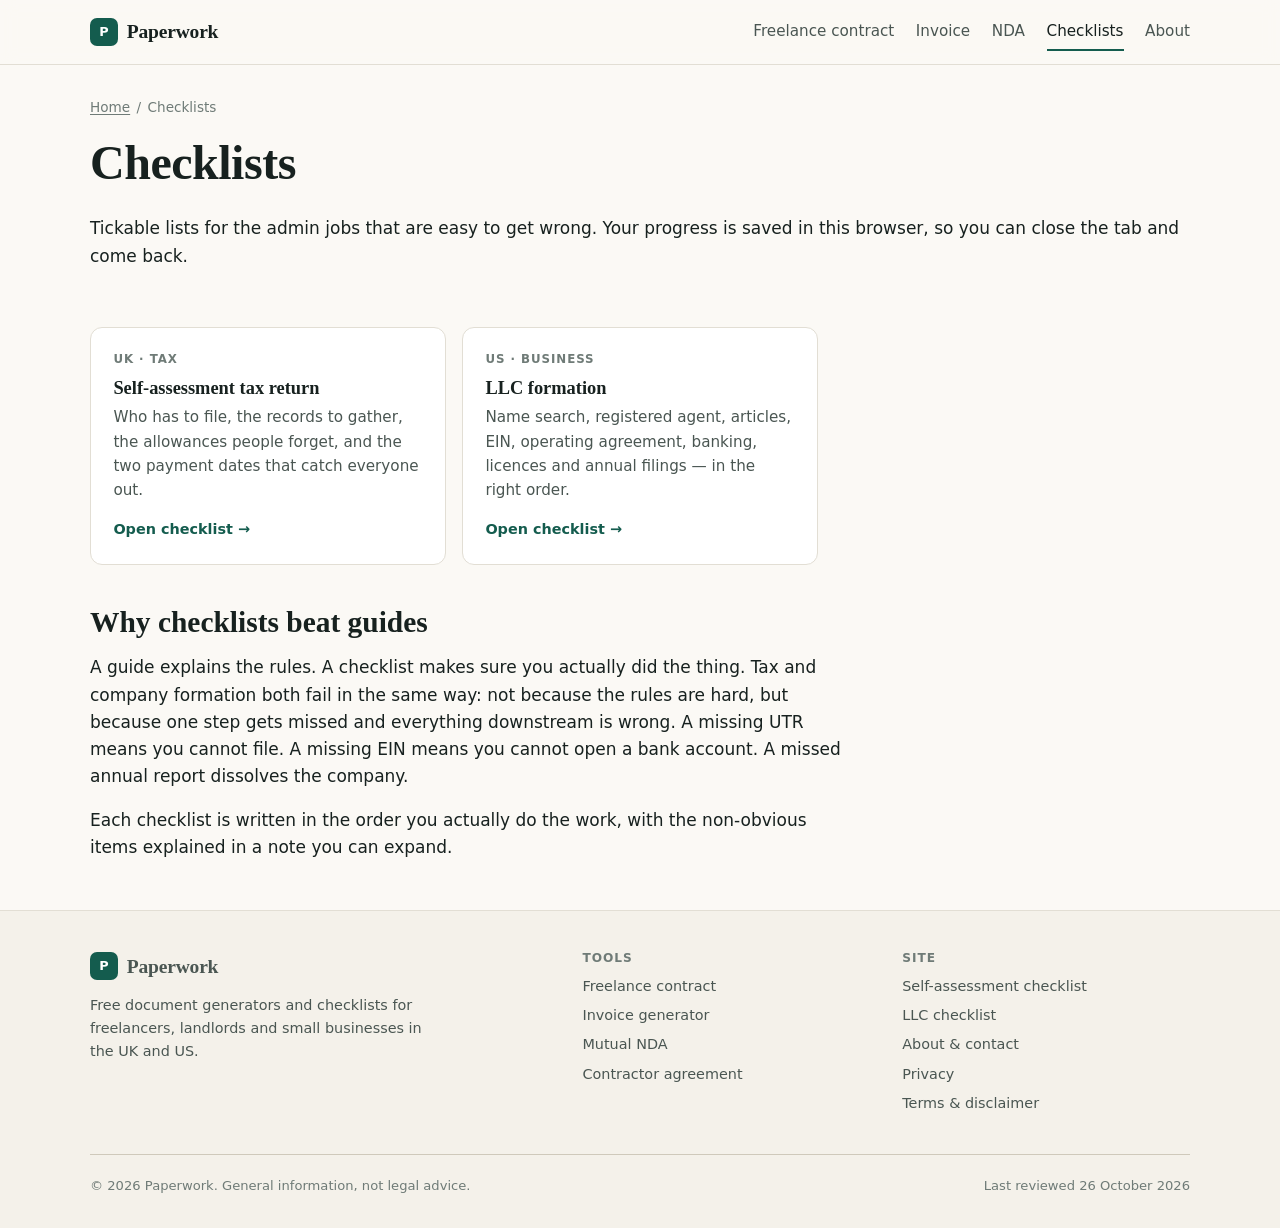
==== checklists/index.html @ 9d4b74a8 "Paperwork: static document generators and checklists" ====
<!DOCTYPE html>
<html lang="en">
<head>
<meta charset="utf-8">
<meta name="viewport" content="width=device-width, initial-scale=1">
<title>Document &amp; Admin Checklists — UK and US | Paperwork</title>
<meta name="description" content="Tickable checklists for the admin jobs that matter: UK self-assessment tax returns and US LLC formation. Progress saves in your browser.">
<link rel="canonical" href="https://YOUR-DOMAIN.com/checklists/">
<meta name="robots" content="index, follow">
<meta name="theme-color" content="#145c4e">
<meta property="og:type" content="website">
<meta property="og:title" content="Document &amp; Admin Checklists">
<meta property="og:description" content="UK self-assessment and US LLC formation, step by step.">
<meta property="og:url" content="https://YOUR-DOMAIN.com/checklists/">
<link rel="icon" href="data:image/svg+xml,%3Csvg xmlns='http://www.w3.org/2000/svg' viewBox='0 0 32 32'%3E%3Crect width='32' height='32' rx='7' fill='%23145c4e'/%3E%3Cpath d='M10 8h9l5 5v11H10z' fill='none' stroke='%23fff' stroke-width='2'/%3E%3Cpath d='M13 18h7M13 21h5' stroke='%23fff' stroke-width='2'/%3E%3C/svg%3E">
<link rel="stylesheet" href="../assets/styles.css">
<script type="application/ld+json">
{
  "@context": "https://schema.org",
  "@type": "CollectionPage",
  "name": "Checklists",
  "url": "https://YOUR-DOMAIN.com/checklists/",
  "description": "Tickable checklists for UK and US admin tasks.",
  "hasPart": [
    { "@type": "WebPage", "name": "Self-assessment tax return checklist", "url": "https://YOUR-DOMAIN.com/checklists/self-assessment.html" },
    { "@type": "WebPage", "name": "US LLC formation checklist", "url": "https://YOUR-DOMAIN.com/checklists/llc-formation.html" }
  ]
}
</script>
</head>
<body>
<a class="skip" href="#main">Skip to content</a>

<header class="site-header">
  <div class="wrap header-inner">
    <a class="brand" href="../"><span class="brand-mark" aria-hidden="true">P</span>Paperwork</a>
    <button class="menu-btn" data-menu aria-expanded="false" aria-controls="site-nav">Menu
      <svg width="12" height="12" viewBox="0 0 12 12" aria-hidden="true"><path d="M1 3h10M1 6h10M1 9h10" stroke="currentColor" stroke-width="1.6" fill="none"/></svg>
    </button>
    <nav id="site-nav" aria-label="Main">
      <a href="../tools/freelance-contract.html">Freelance contract</a>
      <a href="../tools/invoice.html">Invoice</a>
      <a href="../tools/nda.html">NDA</a>
      <a href="./" aria-current="page">Checklists</a>
      <a href="../about.html">About</a>
    </nav>
  </div>
</header>

<main id="main">
  <div class="wrap">
    <div class="page-head">
      <nav class="breadcrumbs" aria-label="Breadcrumb"><a href="../">Home</a><span>/</span>Checklists</nav>
      <h1>Checklists</h1>
      <p class="lede">Tickable lists for the admin jobs that are easy to get wrong. Your progress is saved in this browser, so you can close the tab and come back.</p>
    </div>

    <ul class="card-grid">
      <li>
        <a class="card" href="self-assessment.html">
          <span class="card-tag">UK · Tax</span>
          <h3>Self-assessment tax return</h3>
          <p>Who has to file, the records to gather, the allowances people forget, and the two payment dates that catch everyone out.</p>
          <span class="card-cta">Open checklist →</span>
        </a>
      </li>
      <li>
        <a class="card" href="llc-formation.html">
          <span class="card-tag">US · Business</span>
          <h3>LLC formation</h3>
          <p>Name search, registered agent, articles, EIN, operating agreement, banking, licences and annual filings — in the right order.</p>
          <span class="card-cta">Open checklist →</span>
        </a>
      </li>
    </ul>

    <div class="prose" style="margin-top:2.5rem">
      <h2>Why checklists beat guides</h2>
      <p>A guide explains the rules. A checklist makes sure you actually did the thing. Tax and company formation both fail in the same way: not because the rules are hard, but because one step gets missed and everything downstream is wrong. A missing UTR means you cannot file. A missing EIN means you cannot open a bank account. A missed annual report dissolves the company.</p>
      <p>Each checklist is written in the order you actually do the work, with the non-obvious items explained in a note you can expand.</p>
    </div>

    <aside class="ad-slot" data-slot="top" aria-label="Advertisement"></aside>
  </div>
</main>

<footer class="site-footer">
  <div class="wrap">
    <div class="footer-grid">
      <div>
        <a class="brand" href="../"><span class="brand-mark" aria-hidden="true">P</span>Paperwork</a>
        <p class="small" style="margin-top:.75rem;max-width:38ch">Free document generators and checklists for freelancers, landlords and small businesses in the UK and US.</p>
      </div>
      <div>
        <h2>Tools</h2>
        <ul>
          <li><a href="../tools/freelance-contract.html">Freelance contract</a></li>
          <li><a href="../tools/invoice.html">Invoice generator</a></li>
          <li><a href="../tools/nda.html">Mutual NDA</a></li>
          <li><a href="../tools/contractor-agreement.html">Contractor agreement</a></li>
        </ul>
      </div>
      <div>
        <h2>Site</h2>
        <ul>
          <li><a href="self-assessment.html">Self-assessment checklist</a></li>
          <li><a href="llc-formation.html">LLC checklist</a></li>
          <li><a href="../about.html">About &amp; contact</a></li>
          <li><a href="../privacy.html">Privacy</a></li>
          <li><a href="../terms.html">Terms &amp; disclaimer</a></li>
        </ul>
      </div>
    </div>
    <div class="footer-bottom">
      <span>© <span id="year">2026</span> Paperwork. General information, not legal advice.</span>
      <span>Last reviewed <span data-updated>26 October 2026</span></span>
    </div>
  </div>
</footer>

<div id="consent" hidden>
  <p><strong>Cookies and ads.</strong> This site uses advertising cookies to keep the generators free. You can decline and still use every tool.</p>
  <div class="row">
    <button class="btn btn-sm" id="consent-accept">Accept ads</button>
    <button class="btn btn-sm btn-ghost" id="consent-decline">Decline</button>
    <a class="btn btn-sm btn-ghost" href="../privacy.html">Privacy</a>
  </div>
</div>

<script src="../assets/data.js"></script>
<script src="../assets/app.js"></script>
</body>
</html>
---- assets/styles.css ----
/* ==========================================================================
   Paperwork - stylesheet
   No framework, no build step. Edit variables below to rebrand.
   ========================================================================== */

:root {
  --ink: #17211f;
  --ink-soft: #4a5652;
  --ink-mute: #6f7b77;
  --paper: #fbf9f5;
  --card: #ffffff;
  --line: #e2ded4;
  --line-strong: #cfc9bb;
  --accent: #145c4e;
  --accent-dark: #0f473c;
  --accent-soft: #e8f2ef;
  --warn: #a3341c;
  --warn-soft: #fdeeea;
  --radius: 12px;
  --shadow: 0 1px 2px rgba(23, 33, 31, .05), 0 8px 24px rgba(23, 33, 31, .05);
  --serif: "Iowan Old Style", "Palatino Linotype", Palatino, Georgia, "Times New Roman", serif;
  --sans: system-ui, -apple-system, "Segoe UI", Roboto, Helvetica, Arial, sans-serif;
  --mono: ui-monospace, SFMono-Regular, Menlo, Consolas, monospace;
  --wrap: 1140px;
}

*, *::before, *::after { box-sizing: border-box; }

html { -webkit-text-size-adjust: 100%; scroll-behavior: smooth; }

body {
  margin: 0;
  background: var(--paper);
  color: var(--ink);
  font-family: var(--sans);
  font-size: 17px;
  line-height: 1.6;
  -webkit-font-smoothing: antialiased;
}

h1, h2, h3 { font-family: var(--serif); font-weight: 600; line-height: 1.18; margin: 0 0 .5em; }
h1 { font-size: clamp(2rem, 1.4rem + 2.4vw, 3rem); letter-spacing: -.01em; }
h2 { font-size: clamp(1.4rem, 1.2rem + .8vw, 1.85rem); }
h3 { font-size: 1.15rem; }
p { margin: 0 0 1em; }
a { color: var(--accent-dark); text-underline-offset: .18em; }
a:hover { color: var(--ink); }
img { max-width: 100%; height: auto; }
hr { border: 0; border-top: 1px solid var(--line); margin: 2.5rem 0; }

.wrap { width: 100%; max-width: var(--wrap); margin: 0 auto; padding: 0 1.25rem; }
.narrow { max-width: 760px; }
.center { text-align: center; }
.small { font-size: .9rem; }
.muted { color: var(--ink-mute); }
.nowrap { white-space: nowrap; }

.skip {
  position: absolute; left: -9999px; top: 0; z-index: 100;
  background: var(--ink); color: #fff; padding: .75rem 1rem;
}
.skip:focus { left: 1rem; top: 1rem; }

/* ------------------------------- header -------------------------------- */

.site-header {
  position: sticky; top: 0; z-index: 40;
  background: rgba(251, 249, 245, .92);
  backdrop-filter: saturate(140%) blur(8px);
  border-bottom: 1px solid var(--line);
}
.header-inner {
  display: flex; align-items: center; gap: 1rem;
  justify-content: space-between; min-height: 64px;
}
.brand {
  display: inline-flex; align-items: center; gap: .55rem;
  font-family: var(--serif); font-size: 1.22rem; font-weight: 600;
  color: var(--ink); text-decoration: none; letter-spacing: -.01em;
}
.brand-mark {
  width: 28px; height: 28px; flex: 0 0 28px;
  border-radius: 7px; background: var(--accent); color: #fff;
  display: grid; place-items: center; font-family: var(--sans);
  font-size: .8rem; font-weight: 700; letter-spacing: .02em;
}
#site-nav { display: flex; align-items: center; gap: 1.35rem; }
#site-nav a {
  color: var(--ink-soft); text-decoration: none; font-size: .95rem;
  padding: .35rem 0; border-bottom: 2px solid transparent;
}
#site-nav a:hover, #site-nav a[aria-current="page"] { color: var(--ink); border-bottom-color: var(--accent); }
.menu-btn { display: none; }

@media (max-width: 720px) {
  .menu-btn {
    display: inline-flex; align-items: center; gap: .4rem;
    background: none; border: 1px solid var(--line-strong); border-radius: 8px;
    padding: .45rem .7rem; font: inherit; font-size: .9rem; color: var(--ink);
  }
  #site-nav {
    display: none; position: absolute; left: 0; right: 0; top: 100%;
    flex-direction: column; align-items: stretch; gap: 0;
    background: var(--card); border-bottom: 1px solid var(--line);
    padding: .5rem 1.25rem 1rem;
  }
  #site-nav.open { display: flex; }
  #site-nav a { padding: .75rem 0; border-bottom: 1px solid var(--line); }
}

/* -------------------------------- hero --------------------------------- */

.hero { padding: clamp(2.5rem, 6vw, 4.5rem) 0 2.5rem; }
.hero h1 { max-width: 20ch; }
.hero .lede { font-size: clamp(1.05rem, 1rem + .4vw, 1.25rem); color: var(--ink-soft); max-width: 58ch; }
.eyebrow {
  display: inline-block; font-size: .78rem; font-weight: 600;
  text-transform: uppercase; letter-spacing: .09em; color: var(--accent);
  background: var(--accent-soft); border-radius: 999px; padding: .28rem .7rem;
  margin-bottom: 1rem;
}
.hero-actions { display: flex; flex-wrap: wrap; gap: .75rem; margin-top: 1.75rem; }
.trust {
  display: flex; flex-wrap: wrap; gap: .5rem 1.4rem;
  margin: 1.75rem 0 0; padding: 0; list-style: none;
  font-size: .9rem; color: var(--ink-mute);
}
.trust li { display: flex; align-items: center; gap: .4rem; }
.trust svg { flex: 0 0 auto; color: var(--accent); }

/* ------------------------------- buttons -------------------------------- */

.btn {
  display: inline-flex; align-items: center; justify-content: center; gap: .45rem;
  padding: .7rem 1.15rem; border-radius: 9px; border: 1px solid transparent;
  background: var(--accent); color: #fff; font: inherit; font-size: .95rem;
  font-weight: 600; text-decoration: none; cursor: pointer;
  transition: background .15s ease, transform .06s ease, border-color .15s ease;
}
.btn:hover { background: var(--accent-dark); color: #fff; }
.btn:active { transform: translateY(1px); }
.btn-ghost {
  background: transparent; color: var(--ink); border-color: var(--line-strong);
}
.btn-ghost:hover { background: var(--card); border-color: var(--ink-soft); color: var(--ink); }
.btn-sm { padding: .45rem .8rem; font-size: .87rem; }
.btn-block { width: 100%; }

.icon-btn {
  background: none; border: 1px solid var(--line); border-radius: 7px;
  width: 34px; height: 34px; flex: 0 0 34px; line-height: 1;
  font-size: 1.15rem; color: var(--ink-mute); cursor: pointer;
}
.icon-btn:hover { color: var(--warn); border-color: var(--warn); }

:focus-visible { outline: 2px solid var(--accent); outline-offset: 2px; }

/* -------------------------------- cards -------------------------------- */

.card-grid {
  display: grid; gap: 1rem;
  grid-template-columns: repeat(auto-fill, minmax(270px, 1fr));
  margin: 1.5rem 0 0; padding: 0; list-style: none;
}
.card {
  position: relative; display: flex; flex-direction: column;
  background: var(--card); border: 1px solid var(--line);
  border-radius: var(--radius); padding: 1.4rem;
  text-decoration: none; color: inherit;
  transition: border-color .15s ease, box-shadow .15s ease, transform .15s ease;
}
.card:hover {
  border-color: var(--line-strong); box-shadow: var(--shadow);
  transform: translateY(-2px); color: inherit;
}
.card h3 { margin-bottom: .35rem; }
.card p { color: var(--ink-soft); font-size: .95rem; margin-bottom: 1rem; }
.card .card-tag {
  font-size: .74rem; text-transform: uppercase; letter-spacing: .08em;
  color: var(--ink-mute); margin-bottom: .55rem; font-weight: 600;
}
.card .card-cta { margin-top: auto; font-size: .9rem; font-weight: 600; color: var(--accent); }

/* -------------------------------- layout -------------------------------- */

section { padding: 2rem 0; }
.section-head { max-width: 62ch; margin-bottom: 1.25rem; }
.section-head p { color: var(--ink-soft); }

.split { display: grid; gap: 2rem; grid-template-columns: 1fr 1fr; }
@media (max-width: 820px) { .split { grid-template-columns: 1fr; } }

.page-head { padding: 2rem 0 1rem; }
.breadcrumbs { font-size: .85rem; color: var(--ink-mute); margin-bottom: 1rem; }
.breadcrumbs a { color: var(--ink-mute); }
.breadcrumbs span { margin: 0 .4rem; }

.toolbar {
  display: flex; flex-wrap: wrap; gap: .5rem .75rem; align-items: center;
  margin: 1rem 0 1.75rem; font-size: .85rem; color: var(--ink-mute);
}
.badge {
  display: inline-flex; align-items: center; gap: .35rem;
  background: var(--card); border: 1px solid var(--line);
  border-radius: 999px; padding: .25rem .65rem; font-size: .8rem;
}
.dot { width: 6px; height: 6px; border-radius: 50%; background: var(--accent); }
#save-status {
  opacity: 0; transition: opacity .2s ease; color: var(--accent);
  font-size: .8rem; font-weight: 600;
}
#save-status.on { opacity: 1; }

/* ------------------------------- the tool ------------------------------- */

.workspace {
  display: grid; gap: 1.5rem;
  grid-template-columns: minmax(0, 400px) minmax(0, 1fr);
  align-items: start;
}
@media (max-width: 940px) { .workspace { grid-template-columns: 1fr; } }

.panel {
  background: var(--card); border: 1px solid var(--line);
  border-radius: var(--radius); padding: 1.25rem;
}
@media (min-width: 941px) {
  .form-panel { position: sticky; top: 84px; max-height: calc(100vh - 104px); overflow: auto; }
}

fieldset { border: 0; padding: 0; margin: 0 0 1.4rem; }
fieldset:last-of-type { margin-bottom: .5rem; }
legend {
  font-family: var(--serif); font-size: 1.02rem; font-weight: 600;
  padding: 0; margin-bottom: .7rem; color: var(--ink);
}
.grid { display: grid; grid-template-columns: 1fr 1fr; gap: .85rem; }
.field.full { grid-column: 1 / -1; }
@media (max-width: 420px) { .grid { grid-template-columns: 1fr; } }

.label {
  display: block; font-size: .82rem; font-weight: 600;
  letter-spacing: .01em; color: var(--ink-soft); margin-bottom: .3rem;
}
.req { color: var(--warn); }
input[type="text"], input[type="email"], input[type="number"], input[type="date"],
select, textarea {
  width: 100%; font: inherit; font-size: .92rem; color: var(--ink);
  background: #fff; border: 1px solid var(--line-strong); border-radius: 8px;
  padding: .5rem .6rem; transition: border-color .12s ease, box-shadow .12s ease;
}
textarea { resize: vertical; min-height: 2.6rem; line-height: 1.5; }
input:focus, select:focus, textarea:focus {
  outline: none; border-color: var(--accent);
  box-shadow: 0 0 0 3px rgba(20, 92, 78, .13);
}
.help { font-size: .78rem; color: var(--ink-mute); margin: .3rem 0 0; line-height: 1.45; }
.field.invalid input, .field.invalid textarea, .field.invalid select { border-color: var(--warn); background: var(--warn-soft); }
.field.invalid .label { color: var(--warn); }

.form-actions { display: flex; gap: .6rem; flex-wrap: wrap; margin-top: 1.1rem; }
.form-actions .btn { flex: 1 1 auto; }

/* line items */
.items { border: 1px solid var(--line); border-radius: 9px; padding: .6rem; background: var(--paper); }
.item-head, .item-row {
  display: grid; grid-template-columns: 1fr 64px 88px 34px;
  gap: .4rem; align-items: center;
}
.item-head {
  font-size: .72rem; text-transform: uppercase; letter-spacing: .06em;
  color: var(--ink-mute); padding: 0 .1rem .35rem;
}
.item-row { margin-bottom: .4rem; }
.item-row input { padding: .4rem .45rem; font-size: .86rem; }
.items > .btn { margin-top: .35rem; }
@media (max-width: 520px) {
  .item-head { display: none; }
  .item-row { grid-template-columns: 1fr 1fr 34px; }
  .item-row input[data-item="desc"] { grid-column: 1 / -1; }
}

/* ------------------------------ preview -------------------------------- */

.preview-panel { padding: 0; overflow: hidden; }
.preview-bar {
  display: flex; flex-wrap: wrap; gap: .5rem; align-items: center;
  padding: .7rem .9rem; border-bottom: 1px solid var(--line);
  background: var(--paper); position: sticky; top: 64px; z-index: 5;
}
.preview-bar .spacer { flex: 1; }
.preview-bar .btn { padding: .4rem .7rem; font-size: .84rem; }
.preview-hint { font-size: .78rem; color: var(--ink-mute); width: 100%; margin: 0; }

.paper {
  padding: clamp(1.4rem, 4vw, 2.8rem);
  background: #fff;
  font-family: var(--serif);
  font-size: .96rem;
  line-height: 1.62;
  color: #14181a;
  counter-reset: clause;
  overflow-wrap: break-word;
}
.paper h1 { font-size: 1.6rem; margin-bottom: .4rem; }
.paper h2 {
  font-family: var(--sans); font-size: .78rem; font-weight: 700;
  text-transform: uppercase; letter-spacing: .09em; color: #2c3a37;
  margin: 1.6rem 0 .45rem; counter-increment: clause;
}
.paper h2::before { content: counter(clause) ". "; color: var(--accent); }
.paper h2.plain { counter-increment: none; }
.paper h2.plain::before { content: none; }
.paper p { margin: 0 0 .75rem; }
.paper ul { margin: 0 0 .8rem; padding-left: 1.15rem; }
.paper li { margin-bottom: .25rem; }
.paper .doc-meta { font-family: var(--sans); font-size: .85rem; color: #5a6663; }
.paper table { border-collapse: collapse; width: 100%; margin: .8rem 0 1rem; font-size: .9rem; }
.paper th, .paper td { border-bottom: 1px solid #e3e3e3; padding: .45rem .4rem; text-align: left; vertical-align: top; }
.paper th { font-family: var(--sans); font-size: .72rem; text-transform: uppercase; letter-spacing: .06em; color: #5a6663; }
.paper .num { text-align: right; white-space: nowrap; }
.paper .label {
  font-family: var(--sans); font-size: .7rem; text-transform: uppercase;
  letter-spacing: .07em; color: #5a6663; margin: .9rem 0 .2rem;
}
.paper .blank { background: #fdf3d8; color: #8a6d1f; border-radius: 3px; padding: 0 .2em; font-family: var(--sans); font-size: .8rem; }
.paper .sig-grid { display: flex; gap: 2rem; margin-top: 2rem; }
.paper .sig { flex: 1; }
.paper .sig-line { border-bottom: 1px solid #333; height: 2.2rem; margin-bottom: .4rem; }
.paper .sig p { font-size: .85rem; line-height: 1.45; }
.paper .invoice-head { display: flex; justify-content: space-between; gap: 1.5rem; flex-wrap: wrap; }
.paper .invoice-title { text-align: right; }
.paper .invoice-title h2 { margin-top: 0; }
.paper .invoice-billto { margin: 1.2rem 0; }
.paper .invoice-totals { margin-left: auto; width: min(320px, 100%); }
.paper .invoice-totals td { border-bottom: 1px solid #eee; }
.paper .invoice-totals .grand td {
  border-top: 2px solid #333; border-bottom: 0;
  font-weight: 700; font-size: 1.02rem; padding-top: .55rem;
}

/* ------------------------------- prose --------------------------------- */

.prose { max-width: 760px; }
.prose h2 { margin-top: 2.2rem; }
.prose h3 { margin-top: 1.6rem; }
.prose ul, .prose ol { padding-left: 1.25rem; margin: 0 0 1.1rem; }
.prose li { margin-bottom: .45rem; }
.prose blockquote {
  margin: 1.5rem 0; padding: .9rem 1.1rem;
  border-left: 3px solid var(--accent); background: var(--accent-soft);
  border-radius: 0 8px 8px 0; font-size: .95rem;
}
.prose blockquote p:last-child { margin-bottom: 0; }

.callout {
  border: 1px solid var(--line); border-left: 3px solid var(--accent);
  background: var(--card); border-radius: 0 var(--radius) var(--radius) 0;
  padding: 1rem 1.15rem; margin: 1.5rem 0; font-size: .93rem;
}
.callout.warn { border-left-color: var(--warn); background: var(--warn-soft); }
.callout p:last-child { margin-bottom: 0; }
.callout strong { display: block; margin-bottom: .25rem; }

/* ------------------------------ checklist ------------------------------ */

.check-toolbar {
  display: flex; flex-wrap: wrap; align-items: center; gap: .75rem;
  margin: 0 0 1.5rem;
}
.progress {
  flex: 1 1 200px; height: 8px; background: var(--line);
  border-radius: 99px; overflow: hidden;
}
.progress > span {
  display: block; height: 100%; width: 0;
  background: var(--accent); border-radius: 99px; transition: width .25s ease;
}
#check-count { font-size: .85rem; color: var(--ink-soft); font-weight: 600; white-space: nowrap; }

.check-section {
  background: var(--card); border: 1px solid var(--line);
  border-radius: var(--radius); padding: 1.15rem 1.25rem; margin-bottom: 1rem;
}
.check-section h2 {
  display: flex; align-items: center; gap: .5rem;
  font-size: 1.12rem; margin-bottom: .75rem;
}
.check-section .note { font-size: .88rem; color: var(--ink-mute); margin: -.25rem 0 .8rem; }
.check {
  display: flex; gap: .7rem; padding: .5rem .35rem;
  border-radius: 7px; align-items: flex-start;
}
.check:hover { background: var(--paper); }
.check input[type="checkbox"] {
  width: 18px; height: 18px; flex: 0 0 18px; margin-top: .18rem;
  accent-color: var(--accent); cursor: pointer;
}
.check label { cursor: pointer; font-size: .95rem; line-height: 1.5; }
.check .hint {
  display: none; font-size: .84rem; color: var(--ink-mute);
  margin-top: .25rem; max-width: 62ch;
}
.show-all .check .hint { display: block; }
.check.is-done label { color: var(--ink-mute); text-decoration: line-through; text-decoration-color: rgba(111,123,119,.5); }

/* --------------------------------- ads --------------------------------- */

.ad-slot {
  display: block; margin: 2rem auto; max-width: 970px;
  min-height: 250px; background: transparent;
}
.no-ads .ad-slot { display: none; }

/* ------------------------------- consent -------------------------------- */

#consent {
  position: fixed; left: 1rem; right: 1rem; bottom: 1rem; z-index: 60;
  max-width: 520px; margin: 0 auto;
  background: var(--card); border: 1px solid var(--line-strong);
  border-radius: var(--radius); box-shadow: var(--shadow);
  padding: 1rem 1.1rem; font-size: .88rem;
}
#consent p { margin-bottom: .75rem; }
#consent .row { display: flex; gap: .5rem; flex-wrap: wrap; }

/* ------------------------------- footer -------------------------------- */

.site-footer {
  margin-top: 3rem; padding: 2.5rem 0 2rem;
  border-top: 1px solid var(--line); background: #f4f1ea;
  font-size: .9rem; color: var(--ink-soft);
}
.footer-grid {
  display: grid; gap: 2rem; grid-template-columns: 1.6fr 1fr 1fr;
}
@media (max-width: 720px) { .footer-grid { grid-template-columns: 1fr 1fr; } }
@media (max-width: 480px) { .footer-grid { grid-template-columns: 1fr; } }
.site-footer h2 {
  font-family: var(--sans); font-size: .76rem; text-transform: uppercase;
  letter-spacing: .08em; color: var(--ink-mute); margin-bottom: .6rem;
}
.site-footer ul { list-style: none; margin: 0; padding: 0; }
.site-footer li { margin-bottom: .4rem; }
.site-footer a { color: var(--ink-soft); text-decoration: none; }
.site-footer a:hover { color: var(--ink); text-decoration: underline; }
.footer-bottom {
  margin-top: 2rem; padding-top: 1.25rem; border-top: 1px solid var(--line-strong);
  display: flex; justify-content: space-between; gap: 1rem; flex-wrap: wrap;
  font-size: .82rem; color: var(--ink-mute);
}

/* -------------------------------- print -------------------------------- */

@media print {
  @page { size: A4; margin: 18mm; }
  body { background: #fff; font-size: 11pt; }
  .site-header, .site-footer, .ad-slot, .breadcrumbs, .page-head .lede,
  .toolbar, .form-panel, .preview-bar, .prose, .no-print, #consent,
  .site-header + * .hero, .related, .check-toolbar, .check-section .note { display: none !important; }
  .wrap { max-width: none; padding: 0; }
  .workspace { display: block; }
  .preview-panel { border: 0; }
  .paper { padding: 0; font-size: 11pt; }
  .paper a { color: inherit; text-decoration: none; }
  .paper h2 { break-after: avoid; }
  .paper .sig, .paper table { break-inside: avoid; }
  .check-section { break-inside: avoid; border: 0; padding: 0 0 .5rem; }
  .check-section h2 { font-size: 13pt; }
  .check .hint { display: block; }
  .check input { display: none; }
  .check::before { content: "\2610"; margin-right: .5rem; }
}

@media (prefers-reduced-motion: reduce) {
  * { animation-duration: .01ms !important; transition-duration: .01ms !important; scroll-behavior: auto !important; }
}
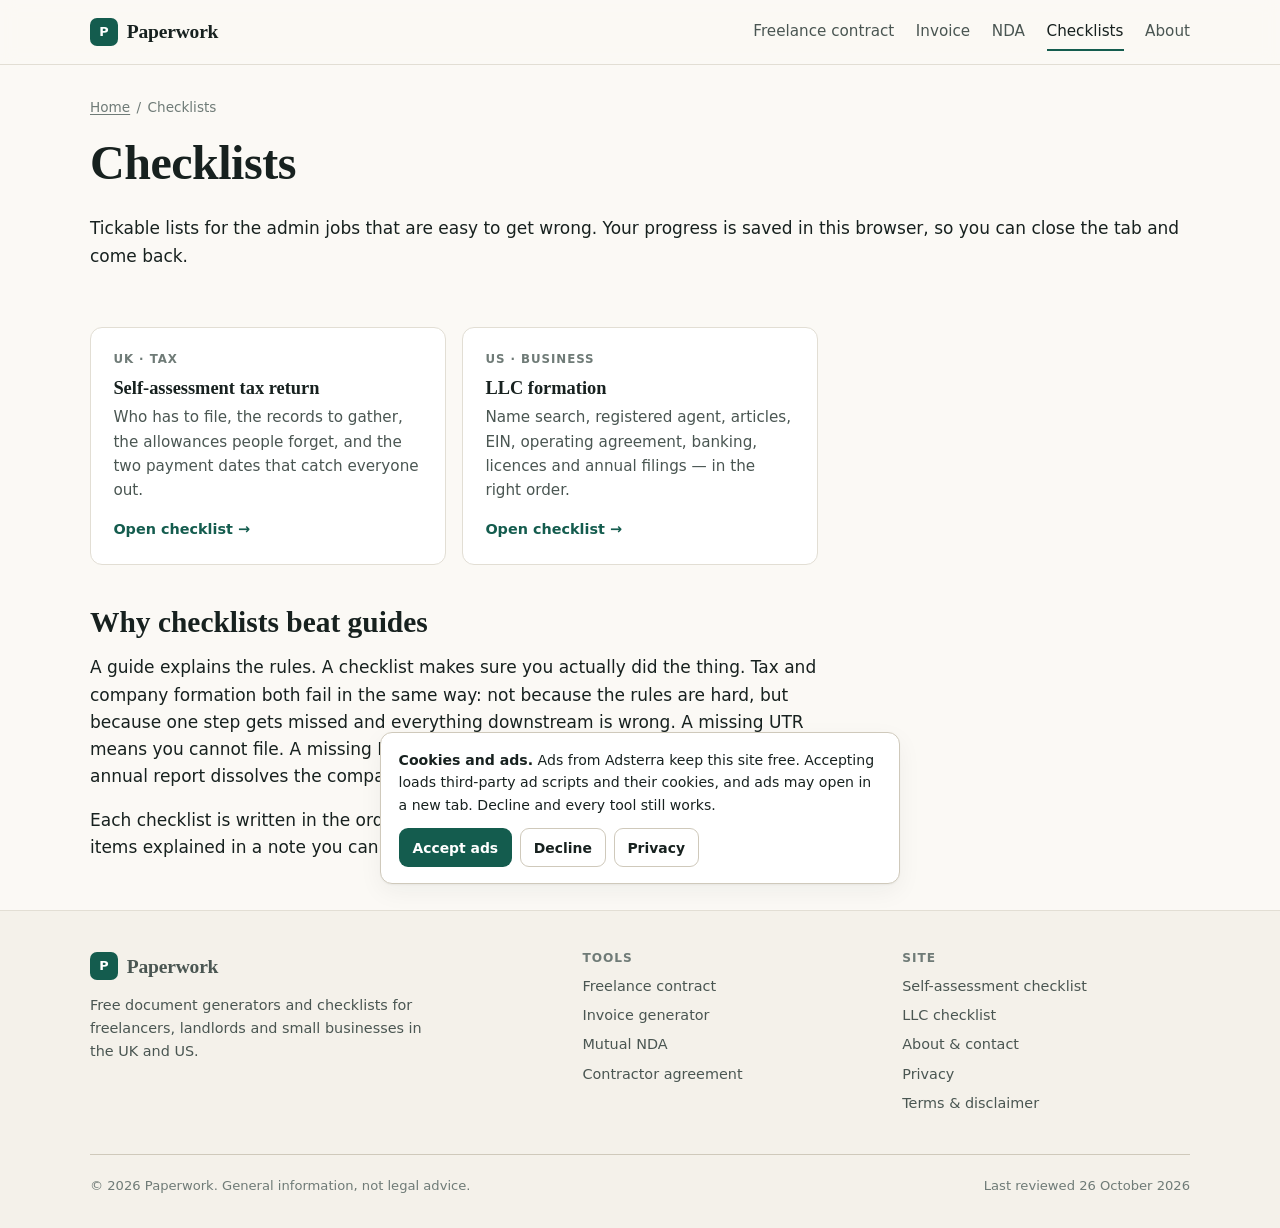
==== commit a19557ef: "Wire Adsterra popunder and social bar behind consent, set live domain" ====
--- a/checklists/index.html
+++ b/checklists/index.html
@@ -5,13 +5,13 @@
 <meta name="viewport" content="width=device-width, initial-scale=1">
 <title>Document &amp; Admin Checklists — UK and US | Paperwork</title>
 <meta name="description" content="Tickable checklists for the admin jobs that matter: UK self-assessment tax returns and US LLC formation. Progress saves in your browser.">
-<link rel="canonical" href="https://YOUR-DOMAIN.com/checklists/">
+<link rel="canonical" href="https://paperwork.sltechempire.store/checklists/">
 <meta name="robots" content="index, follow">
 <meta name="theme-color" content="#145c4e">
 <meta property="og:type" content="website">
 <meta property="og:title" content="Document &amp; Admin Checklists">
 <meta property="og:description" content="UK self-assessment and US LLC formation, step by step.">
-<meta property="og:url" content="https://YOUR-DOMAIN.com/checklists/">
+<meta property="og:url" content="https://paperwork.sltechempire.store/checklists/">
 <link rel="icon" href="data:image/svg+xml,%3Csvg xmlns='http://www.w3.org/2000/svg' viewBox='0 0 32 32'%3E%3Crect width='32' height='32' rx='7' fill='%23145c4e'/%3E%3Cpath d='M10 8h9l5 5v11H10z' fill='none' stroke='%23fff' stroke-width='2'/%3E%3Cpath d='M13 18h7M13 21h5' stroke='%23fff' stroke-width='2'/%3E%3C/svg%3E">
 <link rel="stylesheet" href="../assets/styles.css">
 <script type="application/ld+json">
@@ -19,11 +19,11 @@
   "@context": "https://schema.org",
   "@type": "CollectionPage",
   "name": "Checklists",
-  "url": "https://YOUR-DOMAIN.com/checklists/",
+  "url": "https://paperwork.sltechempire.store/checklists/",
   "description": "Tickable checklists for UK and US admin tasks.",
   "hasPart": [
-    { "@type": "WebPage", "name": "Self-assessment tax return checklist", "url": "https://YOUR-DOMAIN.com/checklists/self-assessment.html" },
-    { "@type": "WebPage", "name": "US LLC formation checklist", "url": "https://YOUR-DOMAIN.com/checklists/llc-formation.html" }
+    { "@type": "WebPage", "name": "Self-assessment tax return checklist", "url": "https://paperwork.sltechempire.store/checklists/self-assessment.html" },
+    { "@type": "WebPage", "name": "US LLC formation checklist", "url": "https://paperwork.sltechempire.store/checklists/llc-formation.html" }
   ]
 }
 </script>
@@ -119,7 +119,7 @@
 </footer>
 
 <div id="consent" hidden>
-  <p><strong>Cookies and ads.</strong> This site uses advertising cookies to keep the generators free. You can decline and still use every tool.</p>
+  <p><strong>Cookies and ads.</strong> Ads from Adsterra keep this site free. Accepting loads third-party ad scripts and their cookies, and ads may open in a new tab. Decline and every tool still works.</p>
   <div class="row">
     <button class="btn btn-sm" id="consent-accept">Accept ads</button>
     <button class="btn btn-sm btn-ghost" id="consent-decline">Decline</button>
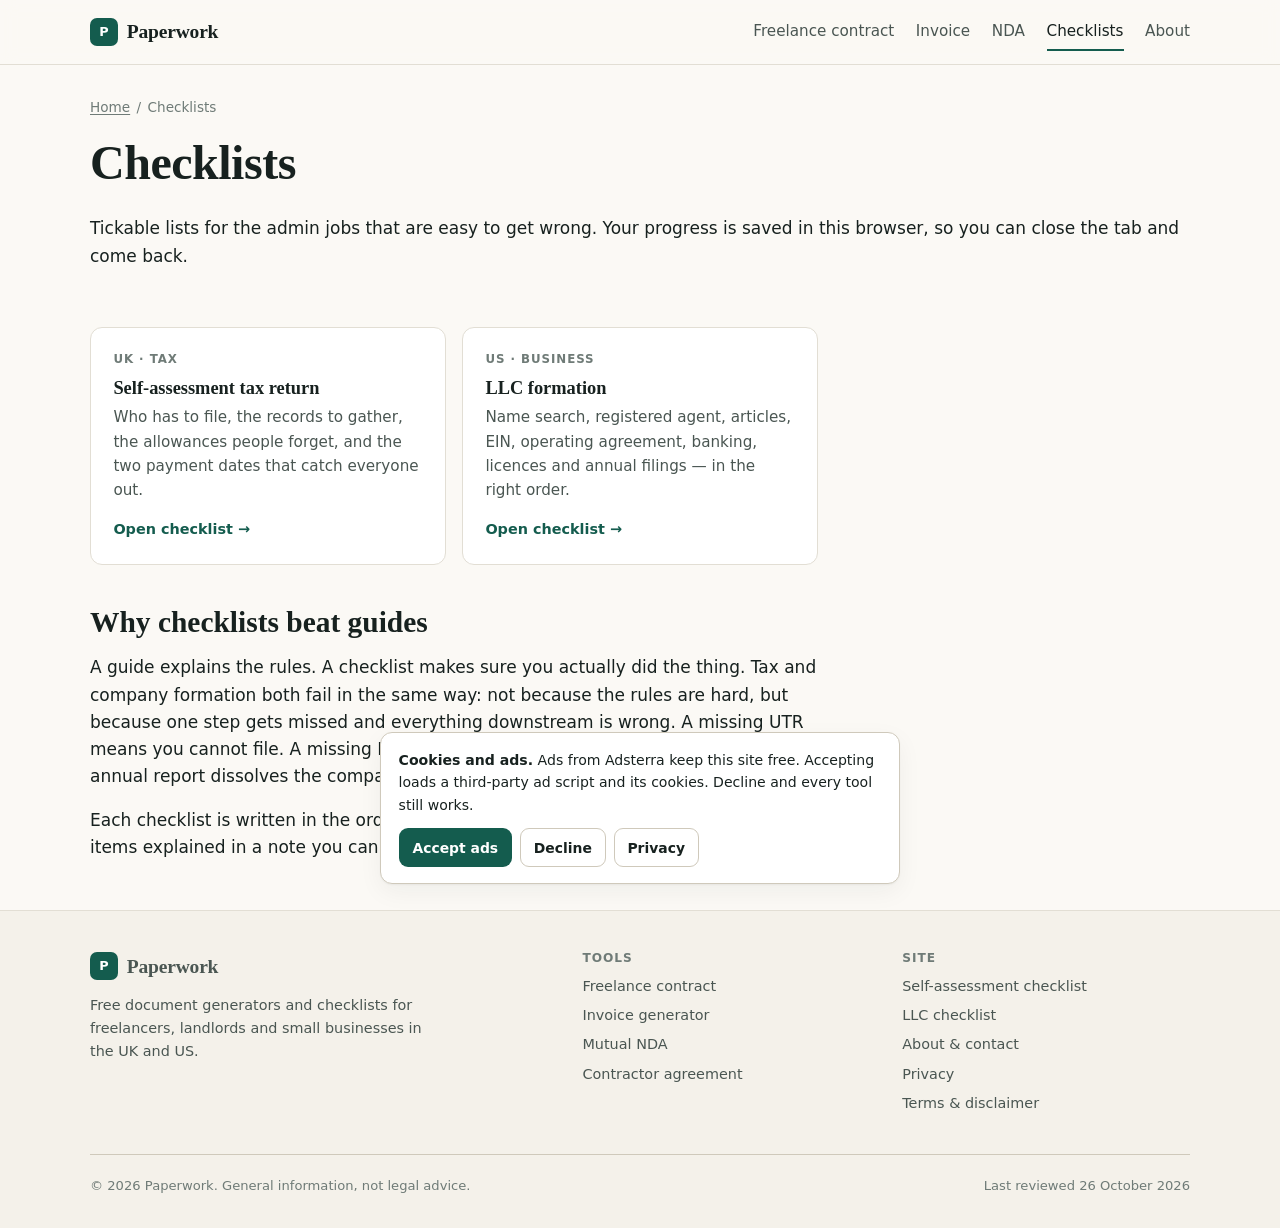
==== commit a55b6612: "Replace popunder and social bar with a 300x250 Adsterra banner" ====
--- a/checklists/index.html
+++ b/checklists/index.html
@@ -119,7 +119,7 @@
 </footer>
 
 <div id="consent" hidden>
-  <p><strong>Cookies and ads.</strong> Ads from Adsterra keep this site free. Accepting loads third-party ad scripts and their cookies, and ads may open in a new tab. Decline and every tool still works.</p>
+  <p><strong>Cookies and ads.</strong> Ads from Adsterra keep this site free. Accepting loads a third-party ad script and its cookies. Decline and every tool still works.</p>
   <div class="row">
     <button class="btn btn-sm" id="consent-accept">Accept ads</button>
     <button class="btn btn-sm btn-ghost" id="consent-decline">Decline</button>
--- a/assets/styles.css
+++ b/assets/styles.css
@@ -408,9 +408,20 @@
 
 .ad-slot {
   display: block; margin: 2rem auto; max-width: 970px;
-  min-height: 250px; background: transparent;
-}
+  padding: 0 1rem; background: transparent; text-align: center;
+}
+.ad-slot:empty { display: none; }
+.wrap > .ad-slot { padding: 0; }
 .no-ads .ad-slot { display: none; }
+
+.ad-frame {
+  display: inline-block; max-width: 100%; overflow: hidden;
+  vertical-align: top; line-height: 0;
+}
+.ad-frame iframe {
+  border: 0; display: block; background: transparent;
+  transform-origin: top left;
+}
 
 /* ------------------------------- consent -------------------------------- */
 
